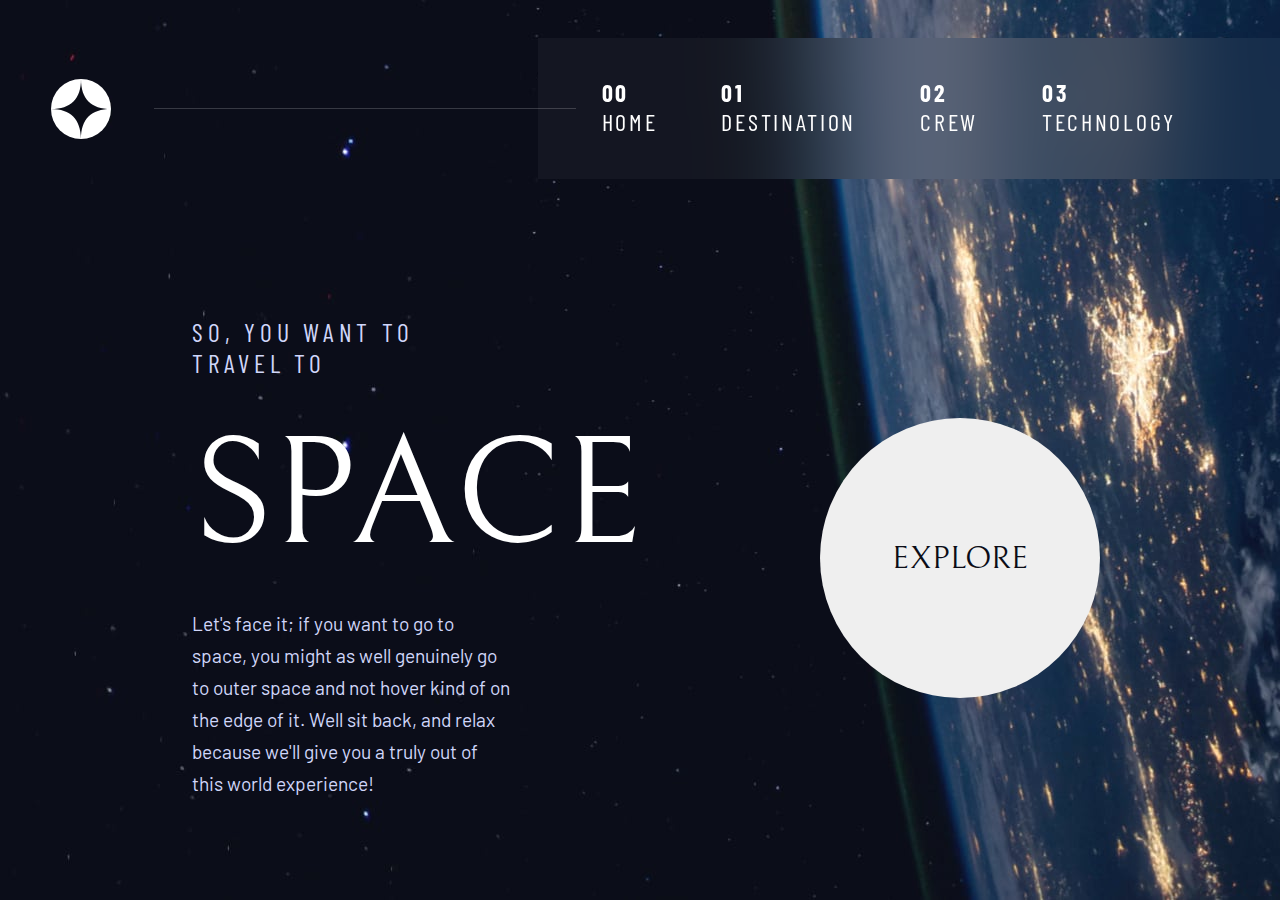
==== index.html @ e307e0e6 "update index location" ====
<!DOCTYPE html>
<html lang="en">
  <head>
    <meta charset="UTF-8" />
    <meta name="viewport" content="width=device-width, initial-scale=1.0" />
    <link rel="stylesheet" href="/starter-code/styles.css" />
    <title>Frontend Mentor | Space tourism website</title>
  </head>
  <body class="background-img">
    <header>
      <img
        id="logo"
        alt="ova logo with a star inside"
        src="/starter-code/assets/shared/logo.svg"
      />
      <div id="line"></div>
      <nav roles="navigation">
        <!-- replace with the link -->
        <a class="nav-text" href="#" target="_blank" title="home"
          ><span id="bold-nav">00</span> Home</a
        >
        <a class="nav-text" href="#" target="_blank" title="destination"
          ><span id="bold-nav">01</span> Destination</a
        >
        <a class="nav-text" href="#" target="_blank" title="crew"
          ><span id="bold-nav">02</span> Crew</a
        >
        <a class="nav-text" href="#" target="_blank" title technology
          ><span id="bold-nav">03</span> Technology</a
        >
      </nav>
    </header>
    <main class="index-container">
      <div class="text-container">
        <p class="text-cap">So, you want to travel to</p>
        <h1 class="title-large">Space</h1>
        <p class="texts-normal">
          Let's face it; if you want to go to space, you might as well genuinely
          go to outer space and not hover kind of on the edge of it. Well sit
          back, and relax because we'll give you a truly out of this world
          experience!
        </p>
      </div>
      <div class="button-container">
        <button class="btn">Explore</button>
        <span class="btn-active"></span>
      </div>
    </main>
  </body>
</html>
---- starter-code/styles.css ----
/* import main font */
@import url('https://fonts.googleapis.com/css2?family=Bellefair&display=swap');

/* import nav font */
@import url('https://fonts.googleapis.com/css2?family=Barlow+Condensed:wght@200&display=swap');
/* import body font  */
@import url('https://fonts.googleapis.com/css2?family=Barlow&display=swap');

:root {
    --white: #FFFFFF;
    --para-white: rgba(255, 255, 255, 0.205);
    --hover-white:rgba(255, 255, 255, 0.5);
    --glass-effect:rgba(255, 255, 255, 0.04);
    --line: rgba(255, 255, 255, 0.185);
    --text-blue: #D0D6F9;
    --space-black: #0B0D17;
    --none-color: rgba(255, 255, 255, 0);
}

* {
    font-family: 'Bellefair', serif;
    margin: 0;
    padding: 0;
    color: var(--white);
    /* outline: red 1px solid; */
}

.background-img {
    position: absolute;
    background-image: url(assets/home/background-home-desktop.jpg);
    background-attachment: fixed;
    background-repeat: no-repeat;
    background-size: cover;
}

body {
    width: 100%;
    height: 100vh;
    max-height: 100vh;
}

header {
    display: flex;
    justify-content: space-between;
    align-items: center;
    margin-top: 3%;
    max-width: 100%;

}

#logo {
    width: 60px;
    height: 60px;
    padding: 1.5% 1.5% 1.5% 4%;
}

#line {
    width: 33%;
    height: 1px;
    background-color: var(--line);
    z-index: 5;
    position: fixed;
    margin-left: 12%;
}

nav {
    display: flex;
    justify-content: space-evenly;
    align-items: center;
    background-color: var(--glass-effect);
    backdrop-filter: blur(50px);
    padding: 0 2rem;
    width: 53%;
}

#bold-nav {
    font-family: 'Barlow Condensed', sans-serif;
    font-weight: bold;
}

a {
    text-decoration:none;
}

nav a:hover {
    border-bottom: var(--para-white) 3px solid;
    transition: all 0.3s ease-in-out;
}

nav a:active {
    border-bottom: var(--white) 3px solid;
}

.nav-text {
    font-family: 'Barlow Condensed', sans-serif;
    letter-spacing: 2.7px;
    font-size: 1.5rem;
    text-transform: uppercase;
    padding: 2.5rem 0 2.5rem 0;
    margin: 0 2rem 0 2rem;
    border-bottom: var(--none-color) 3px solid;
}

.nav-text:last-child {
    margin-right: 5rem;
}

.text-cap {
    font-family: 'Barlow Condensed', sans-serif;
    letter-spacing: 4.75px;
    font-size: 1.6rem;
    text-transform: uppercase;
    color: var(--text-blue);
    margin-bottom: 2rem;
}

.title-large {
    text-transform: uppercase;
    font-size: 9.5rem;
    font-weight: normal;
    margin-bottom: 1.5rem
}

.texts-normal {
    font-family: 'Barlow', sans-serif;
    font-size: 1.2rem;
    line-height: 2rem;
    color: var(--text-blue)
}

.index-container {
    display: flex;
    flex-wrap: wrap;
    width: 100%;
    height: 70vh;
    align-items: center;
    justify-content: space-between;
    margin-top: 5%;
}

.text-container {
    position: relative;
    width: 25%;
    left: 15%;
}

.button-container {
    position: relative;
    right: 25%;
}

.btn {
    color: var(--space-black);
    text-transform: uppercase;
    text-align: center;
    font-size: 2rem;
    width: 280px;
    height: 280px;
    border: none;
    border-radius: 50%;
    cursor: pointer;
    position: absolute;
    top: 50%;
    left: 50%;
    transform: translate(-50%, -50%);
    z-index: 2;
}

.btn:hover + .btn-active{
    display: block;
    opacity: 1;
}

.btn-active {
    position: absolute;
    width: 420px;
    height: 420px;
    border-radius: 50%;
    background-color: var(--para-white);
    top: 50%;
    left: 50%;
    transform: translate(-50%, -50%);
    z-index: 1;
    opacity: 0;
    transition: all 0.3s ease;
}
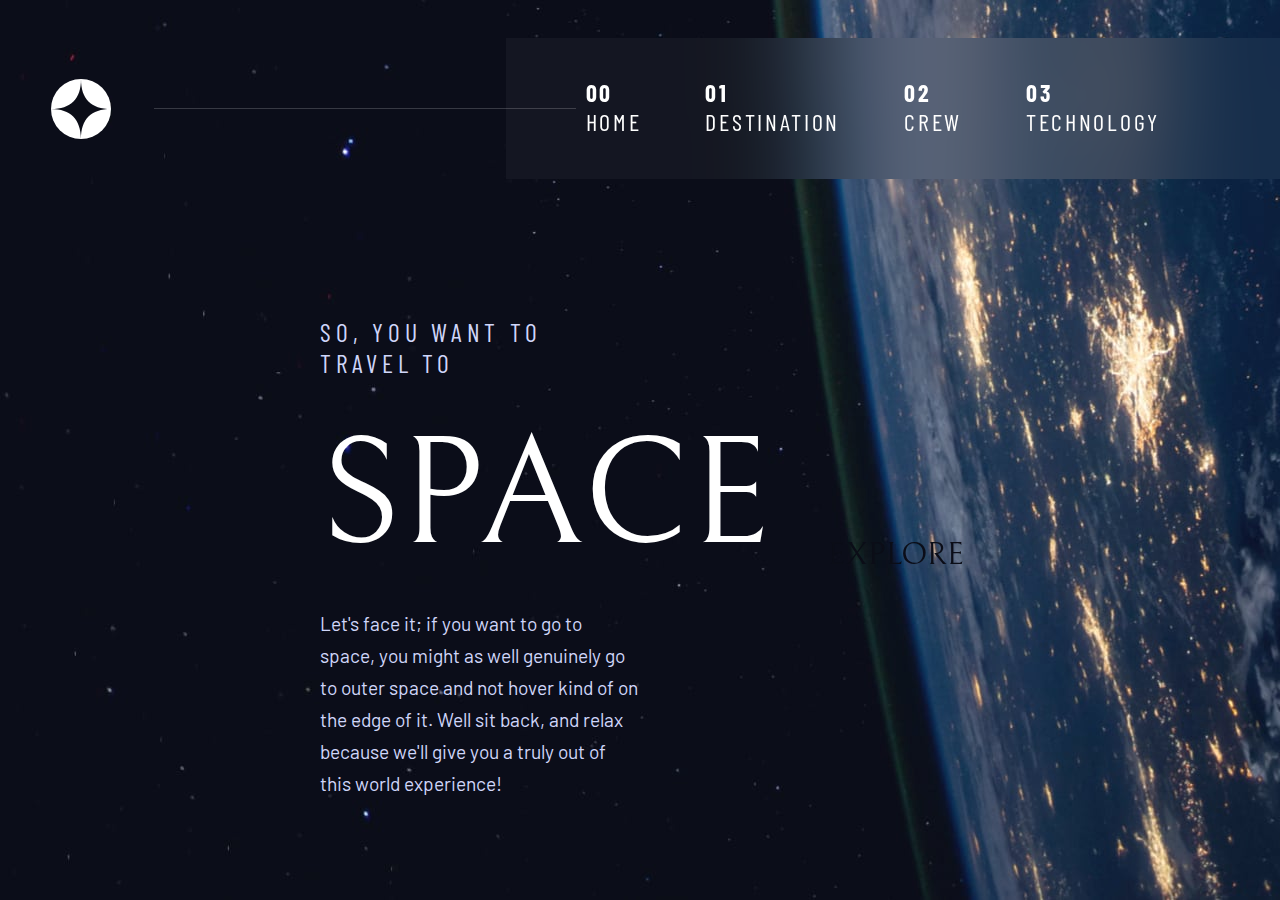
==== commit 7927365d: "update index.html" ====
--- a/index.html
+++ b/index.html
@@ -3,7 +3,7 @@
   <head>
     <meta charset="UTF-8" />
     <meta name="viewport" content="width=device-width, initial-scale=1.0" />
-    <link rel="stylesheet" href="/starter-code/styles.css" />
+    <link rel="stylesheet" href="styles.css" />
     <title>Frontend Mentor | Space tourism website</title>
   </head>
   <body class="background-img">
@@ -11,7 +11,7 @@
       <img
         id="logo"
         alt="ova logo with a star inside"
-        src="/starter-code/assets/shared/logo.svg"
+        src="starter-code/assets/shared/logo.svg"
       />
       <div id="line"></div>
       <nav roles="navigation">
@@ -41,9 +41,11 @@
           experience!
         </p>
       </div>
-      <div class="button-container">
-        <button class="btn">Explore</button>
-        <span class="btn-active"></span>
+      <div class="btn-container">
+        <div class="btn">
+          Explore
+          <div class="btn-active"></div>
+        </div>
       </div>
     </main>
   </body>
--- a/styles.css
+++ b/styles.css
@@ -0,0 +1,246 @@
+/* import main font */
+@import url('https://fonts.googleapis.com/css2?family=Bellefair&display=swap');
+
+/* import nav font */
+@import url('https://fonts.googleapis.com/css2?family=Barlow+Condensed:wght@200&display=swap');
+/* import body font  */
+@import url('https://fonts.googleapis.com/css2?family=Barlow&display=swap');
+
+:root {
+    --white: #FFFFFF;
+    --para-white: rgba(255, 255, 255, 0.205);
+    --hover-white:rgba(255, 255, 255, 0.5);
+    --glass-effect:rgba(255, 255, 255, 0.04);
+    --line: rgba(255, 255, 255, 0.185);
+    --text-blue: #D0D6F9;
+    --space-black: #0B0D17;
+    --none-color: rgba(255, 255, 255, 0);
+}
+
+* {
+    font-family: 'Bellefair', serif;
+    margin: 0;
+    padding: 0;
+    color: var(--white);
+    /* outline: red 1px solid; */
+}
+
+.background-img {
+    position: absolute;
+    background-image: url(starter-code/assets/home/background-home-desktop.jpg);
+    background-attachment: fixed;
+    background-repeat: no-repeat;
+    background-size: cover;
+}
+
+body {
+    width: 100%;
+    height: 100vh;
+    max-height: 100vh;
+}
+
+header {
+    display: flex;
+    justify-content: space-between;
+    align-items: center;
+    margin-top: 3%;
+    max-width: 100%;
+
+}
+
+#logo {
+    width: 60px;
+    height: 60px;
+    padding: 1.5% 1.5% 1.5% 4%;
+}
+
+#line {
+    width: 33%;
+    height: 1px;
+    background-color: var(--line);
+    z-index: 5;
+    position: fixed;
+    margin-left: 12%;
+}
+
+nav {
+    display: flex;
+    justify-content: space-evenly;
+    align-items: center;
+    background-color: var(--glass-effect);
+    backdrop-filter: blur(50px);
+    padding: 0 3rem;
+    width: 53%;
+}
+
+#bold-nav {
+    font-family: 'Barlow Condensed', sans-serif;
+    font-weight: bold;
+}
+
+a {
+    text-decoration:none;
+}
+
+nav a:hover {
+    border-bottom: var(--para-white) 3px solid;
+    transition: all 0.3s ease-in-out;
+}
+
+nav a:active {
+    border-bottom: var(--white) 3px solid;
+}
+
+.nav-active {
+    border-bottom: var(--white) 3px solid;
+}
+
+.nav-text {
+    font-family: 'Barlow Condensed', sans-serif;
+    letter-spacing: 2.7px;
+    font-size: 1.5rem;
+    text-transform: uppercase;
+    padding: 2.5rem 0 2.5rem 0;
+    margin: 0 2rem 0 2rem;
+    border-bottom: var(--none-color) 3px solid;
+}
+
+.nav-text:last-child {
+    margin-right: 5rem;
+}
+
+.text-cap {
+    font-family: 'Barlow Condensed', sans-serif;
+    letter-spacing: 4.75px;
+    font-size: 1.6rem;
+    text-transform: uppercase;
+    color: var(--text-blue);
+    margin-bottom: 2rem;
+}
+
+.title-large {
+    text-transform: uppercase;
+    font-size: 9.5rem;
+    font-weight: normal;
+    margin-bottom: 1.5rem
+}
+
+.texts-normal {
+    font-family: 'Barlow', sans-serif;
+    font-size: 1.2rem;
+    line-height: 2rem;
+    color: var(--text-blue)
+}
+
+.index-container {
+    display: flex;
+    flex-wrap: wrap;
+    width: 100%;
+    height: 70vh;
+    align-items: center;
+    justify-content: space-evenly;
+    margin-top: 5%;
+}
+
+.text-container {
+    position: relative;
+    width: 25%;
+}
+
+.btn-container {
+    position: relative;
+}
+
+.btn {
+    color: var(--space-black);
+    text-transform: uppercase;
+    text-align: center;
+    font-size: 2rem;
+    width: 8em;
+    height: 8em;
+    border: none;
+    border-radius: 50%;
+    cursor: pointer;
+    /* position: relative; */
+    position: fixed;
+    bottom: 10%;
+    right:10%;
+    transform: translate(-50%, -50%);
+    z-index: 2;
+    display: flex;
+    justify-content: center;
+    align-items: center;
+}
+
+.btn:hover + .btn-active{
+    display: flex;
+    opacity: 1;
+}
+
+.btn-active {
+    position: absolute;
+    width: 25em;
+    height: 25em;
+    border-radius: 50%;
+    background-color: var(--para-white);
+    top: 47%;
+    right: 2.5%;
+    z-index: 1;
+    opacity: 0;
+    transition: all 0.3s ease;
+}
+
+/* media selector need to change later */
+@media (max-width: 1500px) and (orientation: portrait) {
+    .background-img {
+        position: absolute;
+        background-image: url(starter-code/assets/home/background-home-tablet.jpg);
+        background-attachment: fixed;
+        background-repeat: no-repeat;
+        background-size: cover;
+    }
+
+    #line {
+        display: none;
+    }
+
+    #bold-nav {
+        display: none;
+    }
+
+    header {
+        margin: 0;
+    }
+
+    .nav-text {
+        padding: 2.8rem 0 2.8rem 0;
+        font-size: 0.5rem;
+    }
+
+    .nav-text:last-child {
+        margin-right: 1rem;
+    }
+
+    .index-container {
+        display: flex;
+        flex-direction: column;
+        flex-wrap: wrap;
+        width: 100%;
+        align-items: center;
+        justify-content: space-between;
+        margin-top: 5%;
+    }
+
+    .text-container {
+        position: relative;
+        width: 80%;
+    }
+
+    .texts-normal {
+        text-align: center;
+    }
+
+    .btn  {
+        display:none;
+    }
+}
